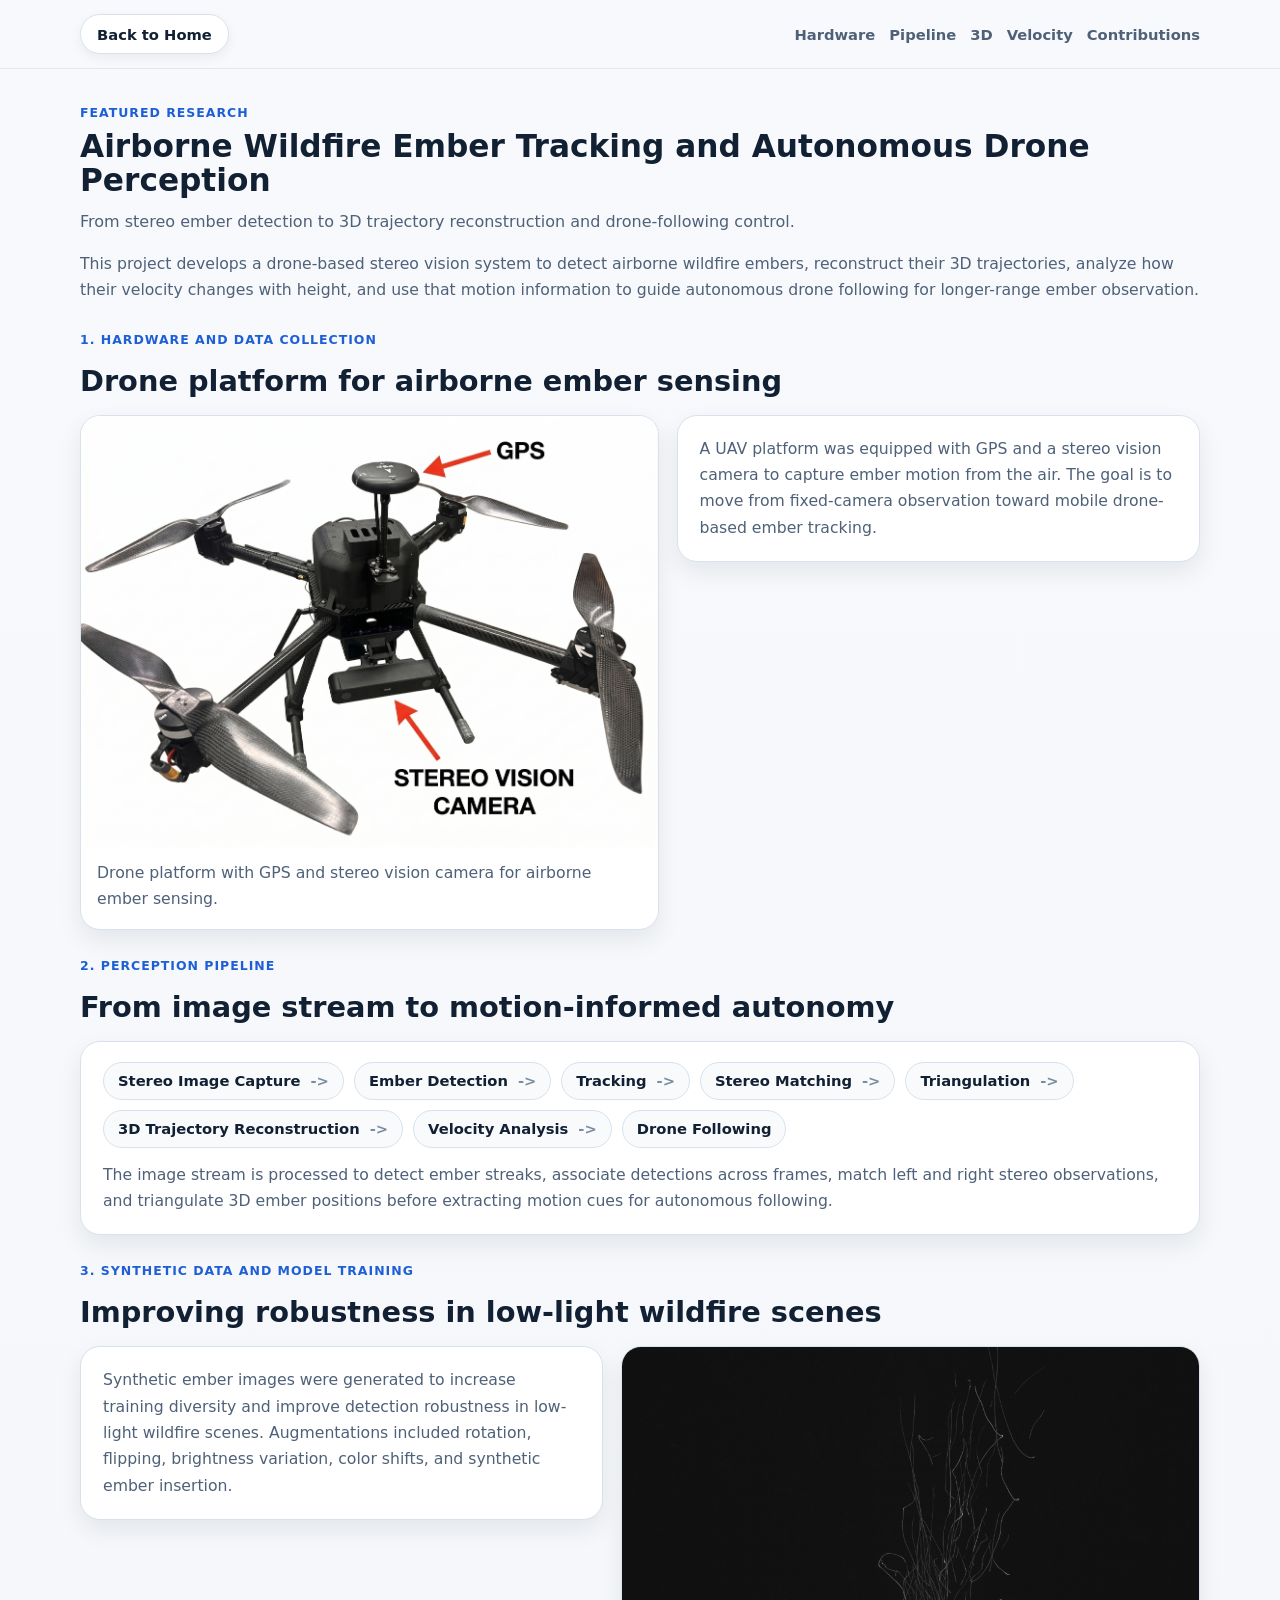
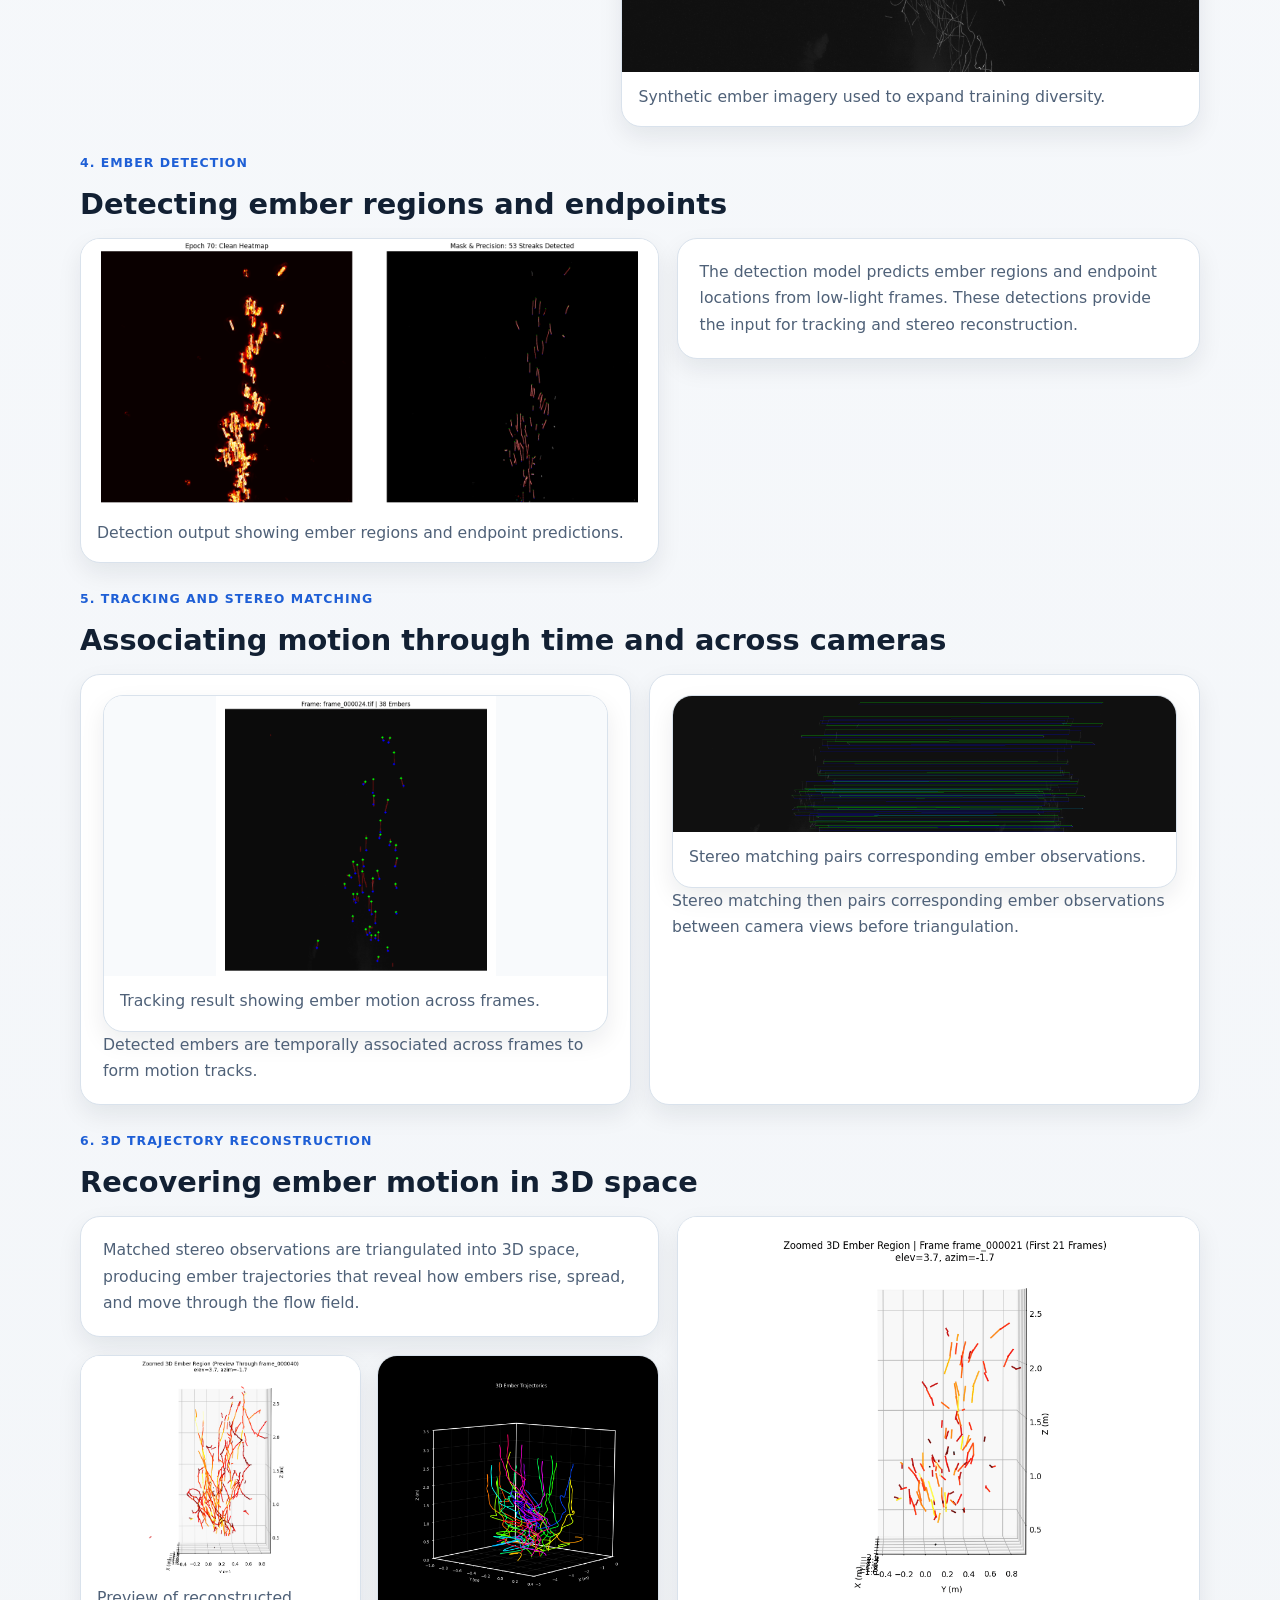
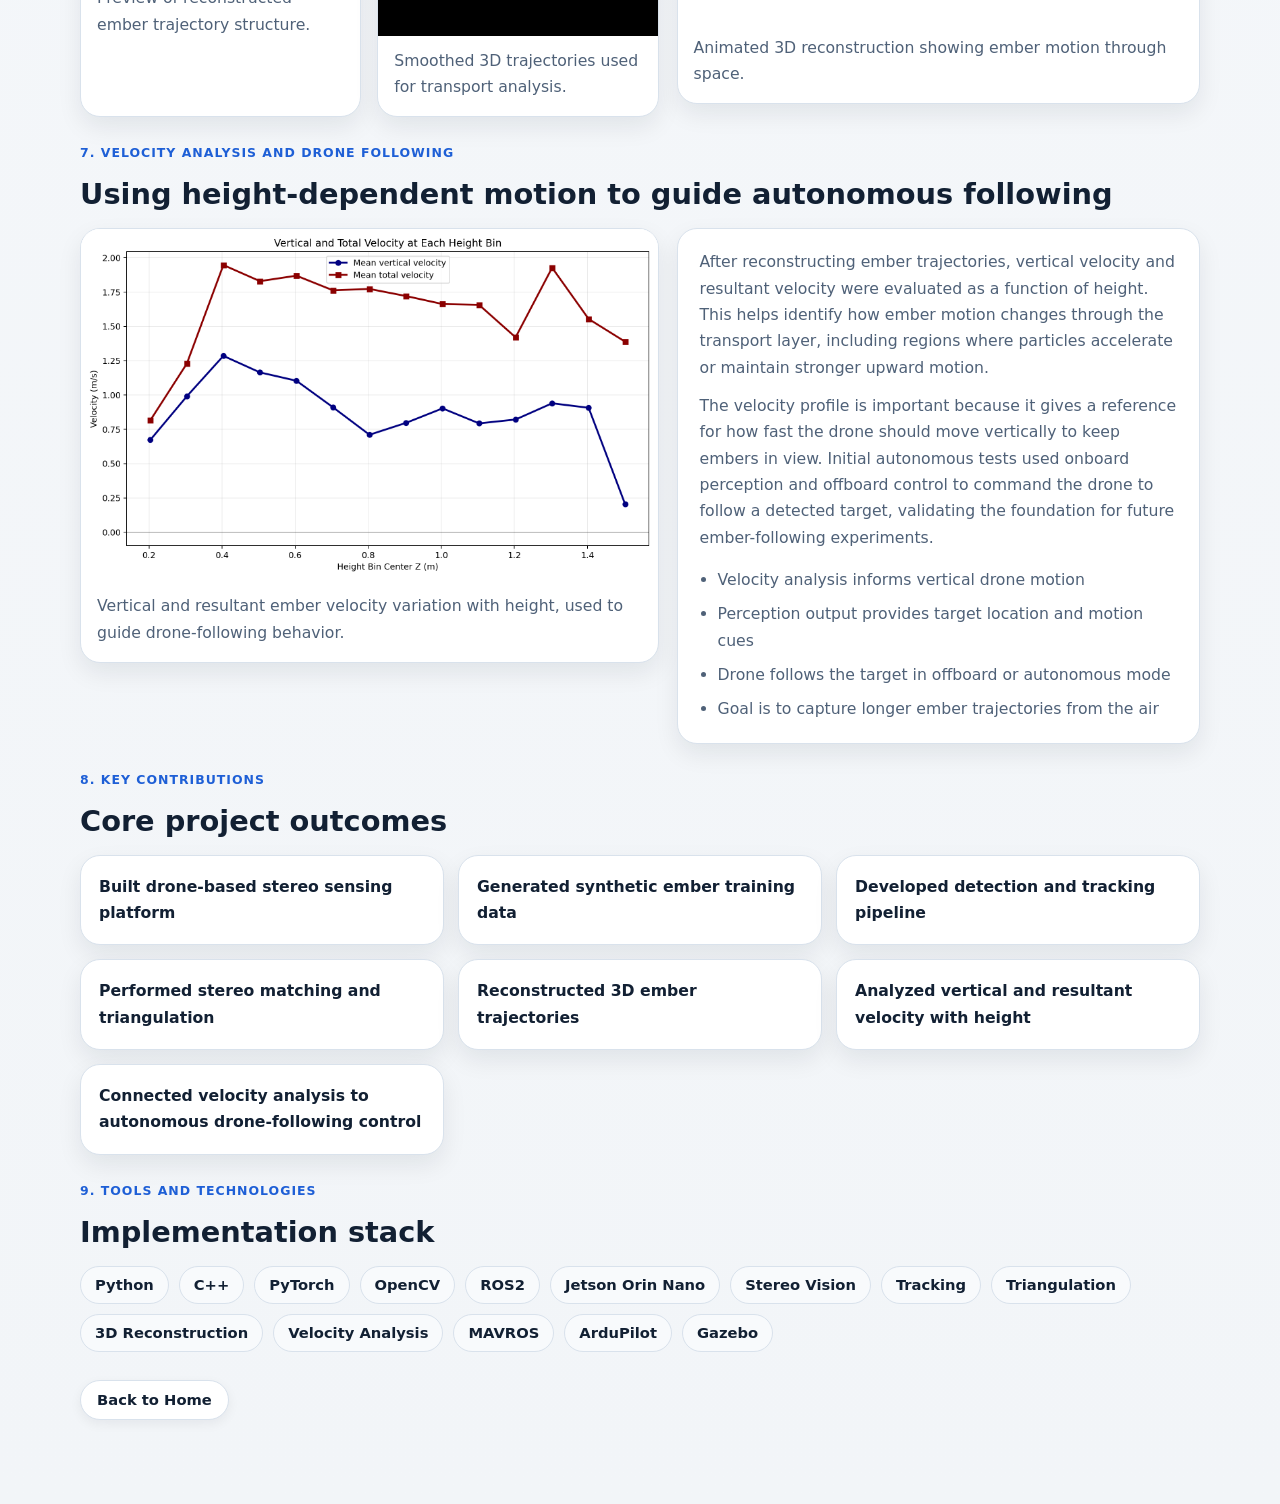
==== research.html @ 1bf4c9aa "Add research project page and assets" ====
<!DOCTYPE html>
<html lang="en">
  <head>
    <meta charset="UTF-8" />
    <meta name="viewport" content="width=device-width, initial-scale=1.0" />
    <title>Airborne Wildfire Ember Tracking | Ankit Kumar</title>
    <meta
      name="description"
      content="Airborne Wildfire Ember Tracking and Autonomous Drone Perception research page."
    />
    <link rel="stylesheet" href="research.css" />
  </head>
  <body>
    <header class="research-header">
      <div class="shell header-row">
        <a class="back-link" href="index.html#featured-research">Back to Home</a>
        <nav class="research-nav" aria-label="Research sections">
          <a href="#hardware">Hardware</a>
          <a href="#pipeline">Pipeline</a>
          <a href="#reconstruction">3D</a>
          <a href="#velocity">Velocity</a>
          <a href="#contributions">Contributions</a>
        </nav>
      </div>
    </header>

    <main class="shell">
      <section class="hero reveal-on-scroll">
        <p class="eyebrow">Featured Research</p>
        <h1>Airborne Wildfire Ember Tracking and Autonomous Drone Perception</h1>
        <p class="hero-subtitle">
          From stereo ember detection to 3D trajectory reconstruction and
          drone-following control.
        </p>
        <p class="hero-intro">
          This project develops a drone-based stereo vision system to detect
          airborne wildfire embers, reconstruct their 3D trajectories, analyze
          how their velocity changes with height, and use that motion
          information to guide autonomous drone following for longer-range ember
          observation.
        </p>
      </section>

      <section id="hardware" class="story-section reveal-on-scroll">
        <div class="section-heading">
          <p class="eyebrow">1. Hardware and Data Collection</p>
          <h2>Drone platform for airborne ember sensing</h2>
        </div>
        <div class="story-grid media-left">
          <figure class="image-card">
            <button
              class="lightbox-trigger image-button"
              type="button"
              data-src="drone.png"
              data-alt="Drone platform with GPS and stereo vision camera for airborne ember sensing"
            >
              <img
                src="drone.png"
                alt="Drone platform with GPS and stereo vision camera for airborne ember sensing"
              />
            </button>
            <figcaption>
              Drone platform with GPS and stereo vision camera for airborne ember
              sensing.
            </figcaption>
          </figure>
          <div class="story-copy card">
            <p>
              A UAV platform was equipped with GPS and a stereo vision camera to
              capture ember motion from the air. The goal is to move from
              fixed-camera observation toward mobile drone-based ember tracking.
            </p>
          </div>
        </div>
      </section>

      <section id="pipeline" class="story-section reveal-on-scroll">
        <div class="section-heading">
          <p class="eyebrow">2. Perception Pipeline</p>
          <h2>From image stream to motion-informed autonomy</h2>
        </div>
        <div class="card">
          <div class="pipeline" aria-label="Perception pipeline">
            <span>Stereo Image Capture</span>
            <span>Ember Detection</span>
            <span>Tracking</span>
            <span>Stereo Matching</span>
            <span>Triangulation</span>
            <span>3D Trajectory Reconstruction</span>
            <span>Velocity Analysis</span>
            <span>Drone Following</span>
          </div>
          <p class="section-text">
            The image stream is processed to detect ember streaks, associate
            detections across frames, match left and right stereo observations,
            and triangulate 3D ember positions before extracting motion cues for
            autonomous following.
          </p>
        </div>
      </section>

      <section class="story-section reveal-on-scroll">
        <div class="section-heading">
          <p class="eyebrow">3. Synthetic Data and Model Training</p>
          <h2>Improving robustness in low-light wildfire scenes</h2>
        </div>
        <div class="story-grid media-right">
          <div class="story-copy card">
            <p>
              Synthetic ember images were generated to increase training
              diversity and improve detection robustness in low-light wildfire
              scenes. Augmentations included rotation, flipping, brightness
              variation, color shifts, and synthetic ember insertion.
            </p>
          </div>
          <figure class="image-card">
            <button
              class="lightbox-trigger image-button"
              type="button"
              data-src="merged_vertical.png"
              data-alt="Synthetic ember imagery used for model training"
            >
              <img
                src="merged_vertical.png"
                alt="Synthetic ember imagery used for model training"
              />
            </button>
            <figcaption>Synthetic ember imagery used to expand training diversity.</figcaption>
          </figure>
        </div>
      </section>

      <section id="detection" class="story-section reveal-on-scroll">
        <div class="section-heading">
          <p class="eyebrow">4. Ember Detection</p>
          <h2>Detecting ember regions and endpoints</h2>
        </div>
        <div class="story-grid media-left">
          <figure class="image-card">
            <button
              class="lightbox-trigger image-button"
              type="button"
              data-src="final_precision_with_mask14.png"
              data-alt="Detection model output with ember mask and endpoint prediction"
            >
              <img
                src="final_precision_with_mask14.png"
                alt="Detection model output with ember mask and endpoint prediction"
              />
            </button>
            <figcaption>
              Detection output showing ember regions and endpoint predictions.
            </figcaption>
          </figure>
          <div class="story-copy card">
            <p>
              The detection model predicts ember regions and endpoint locations
              from low-light frames. These detections provide the input for
              tracking and stereo reconstruction.
            </p>
          </div>
        </div>
      </section>

      <section class="story-section reveal-on-scroll">
        <div class="section-heading">
          <p class="eyebrow">5. Tracking and Stereo Matching</p>
          <h2>Associating motion through time and across cameras</h2>
        </div>
        <div class="dual-media">
          <div class="card">
            <figure class="image-card compact">
              <button
                class="lightbox-trigger image-button"
                type="button"
                data-src="ember_tracking_fixed.gif"
                data-alt="Animated multi-object ember tracking result"
              >
                <img
                  src="ember_tracking_fixed.gif"
                  alt="Animated multi-object ember tracking result"
                />
              </button>
              <figcaption>Tracking result showing ember motion across frames.</figcaption>
            </figure>
            <p class="section-text">
              Detected embers are temporally associated across frames to form
              motion tracks.
            </p>
          </div>
          <div class="card">
            <figure class="image-card compact">
              <button
                class="lightbox-trigger image-button"
                type="button"
                data-src="high_res_matching_vis.png"
                data-alt="Stereo matching result across left and right views"
              >
                <img
                  src="high_res_matching_vis.png"
                  alt="Stereo matching result across left and right views"
                />
              </button>
              <figcaption>
                Stereo matching pairs corresponding ember observations.
              </figcaption>
            </figure>
            <p class="section-text">
              Stereo matching then pairs corresponding ember observations
              between camera views before triangulation.
            </p>
          </div>
        </div>
      </section>

      <section id="reconstruction" class="story-section reveal-on-scroll">
        <div class="section-heading">
          <p class="eyebrow">6. 3D Trajectory Reconstruction</p>
          <h2>Recovering ember motion in 3D space</h2>
        </div>
        <div class="story-grid reconstruction-layout">
          <div class="reconstruction-side">
            <div class="story-copy card">
              <p>
                Matched stereo observations are triangulated into 3D space,
                producing ember trajectories that reveal how embers rise,
                spread, and move through the flow field.
              </p>
            </div>
            <div class="dual-media reconstruction-pair">
              <figure class="image-card compact">
                <button
                  class="lightbox-trigger image-button"
                  type="button"
                  data-src="ember_3d_zoom_preview_custom.png"
                  data-alt="3D ember trajectory preview"
                >
                  <img
                    src="ember_3d_zoom_preview_custom.png"
                    alt="3D ember trajectory preview"
                  />
                </button>
                <figcaption>Preview of reconstructed ember trajectory structure.</figcaption>
              </figure>
              <figure class="image-card compact">
                <button
                  class="lightbox-trigger image-button"
                  type="button"
                  data-src="ember_smooth.png"
                  data-alt="Smoothed 3D ember trajectory reconstruction"
                >
                  <img
                    src="ember_smooth.png"
                    alt="Smoothed 3D ember trajectory reconstruction"
                  />
                </button>
                <figcaption>Smoothed 3D trajectories used for transport analysis.</figcaption>
              </figure>
            </div>
          </div>
          <div class="reconstruction-main">
            <figure class="image-card featured">
              <button
                class="lightbox-trigger image-button"
                type="button"
                data-src="ember_3d_zoom_first50_custom.gif"
                data-alt="Animated 3D ember trajectory reconstruction"
              >
                <img
                  src="ember_3d_zoom_first50_custom.gif"
                  alt="Animated 3D ember trajectory reconstruction"
                />
              </button>
              <figcaption>
                Animated 3D reconstruction showing ember motion through space.
              </figcaption>
            </figure>
          </div>
        </div>
      </section>

      <section id="velocity" class="story-section reveal-on-scroll">
        <div class="section-heading">
          <p class="eyebrow">7. Velocity Analysis and Drone Following</p>
          <h2>Using height-dependent motion to guide autonomous following</h2>
        </div>
        <div class="story-grid media-left">
          <figure class="image-card featured">
            <button
              class="lightbox-trigger image-button"
              type="button"
              data-src="vertical_and_total_velocity_by_height_bin.png"
              data-alt="Vertical and resultant ember velocity variation with height"
            >
              <img
                src="vertical_and_total_velocity_by_height_bin.png"
                alt="Vertical and resultant ember velocity variation with height"
              />
            </button>
            <figcaption>
              Vertical and resultant ember velocity variation with height, used
              to guide drone-following behavior.
            </figcaption>
          </figure>
          <div class="story-copy card">
            <p>
              After reconstructing ember trajectories, vertical velocity and
              resultant velocity were evaluated as a function of height. This
              helps identify how ember motion changes through the transport
              layer, including regions where particles accelerate or maintain
              stronger upward motion.
            </p>
            <p>
              The velocity profile is important because it gives a reference for
              how fast the drone should move vertically to keep embers in view.
              Initial autonomous tests used onboard perception and offboard
              control to command the drone to follow a detected target,
              validating the foundation for future ember-following experiments.
            </p>
            <ul class="focus-list">
              <li>Velocity analysis informs vertical drone motion</li>
              <li>Perception output provides target location and motion cues</li>
              <li>Drone follows the target in offboard or autonomous mode</li>
              <li>Goal is to capture longer ember trajectories from the air</li>
            </ul>
          </div>
        </div>
      </section>

      <section id="contributions" class="story-section reveal-on-scroll">
        <div class="section-heading">
          <p class="eyebrow">8. Key Contributions</p>
          <h2>Core project outcomes</h2>
        </div>
        <div class="contribution-grid">
          <article class="mini-card">Built drone-based stereo sensing platform</article>
          <article class="mini-card">Generated synthetic ember training data</article>
          <article class="mini-card">Developed detection and tracking pipeline</article>
          <article class="mini-card">Performed stereo matching and triangulation</article>
          <article class="mini-card">Reconstructed 3D ember trajectories</article>
          <article class="mini-card">Analyzed vertical and resultant velocity with height</article>
          <article class="mini-card">
            Connected velocity analysis to autonomous drone-following control
          </article>
        </div>
      </section>

      <section class="story-section reveal-on-scroll">
        <div class="section-heading">
          <p class="eyebrow">9. Tools and Technologies</p>
          <h2>Implementation stack</h2>
        </div>
        <div class="tag-list" aria-label="Tools and technologies">
          <span>Python</span>
          <span>C++</span>
          <span>PyTorch</span>
          <span>OpenCV</span>
          <span>ROS2</span>
          <span>Jetson Orin Nano</span>
          <span>Stereo Vision</span>
          <span>Tracking</span>
          <span>Triangulation</span>
          <span>3D Reconstruction</span>
          <span>Velocity Analysis</span>
          <span>MAVROS</span>
          <span>ArduPilot</span>
          <span>Gazebo</span>
        </div>
      </section>

      <div class="bottom-action reveal-on-scroll">
        <a class="back-link" href="index.html#featured-research">Back to Home</a>
      </div>
    </main>

    <div class="lightbox" aria-hidden="true">
      <button class="lightbox-close" type="button" aria-label="Close image">Close</button>
      <div class="lightbox-stage">
        <img class="lightbox-media" src="" alt="" />
      </div>
    </div>

    <script src="research.js"></script>
  </body>
</html>
---- research.css ----
:root {
  --bg: #f4f6f9;
  --panel: #ffffff;
  --panel-soft: #f8fafc;
  --text: #122033;
  --muted: #4f6178;
  --line: #d9e2ec;
  --accent: #1e5fd6;
  --accent-soft: #e8f0ff;
  --shadow: 0 10px 24px rgba(15, 23, 42, 0.08);
  --radius: 20px;
  --shell: min(1120px, calc(100vw - 40px));
}

* {
  box-sizing: border-box;
}

html {
  scroll-behavior: smooth;
}

body {
  margin: 0;
  background: linear-gradient(180deg, #f7f9fc 0%, #f2f5f8 100%);
  color: var(--text);
  font-family: Inter, ui-sans-serif, system-ui, -apple-system, BlinkMacSystemFont,
    "Segoe UI", sans-serif;
}

a {
  color: inherit;
  text-decoration: none;
}

img {
  display: block;
  max-width: 100%;
}

button {
  font: inherit;
}

.shell {
  width: var(--shell);
  margin: 0 auto;
}

.research-header {
  position: sticky;
  top: 0;
  z-index: 40;
  background: rgba(247, 249, 252, 0.92);
  border-bottom: 1px solid rgba(18, 32, 51, 0.08);
  backdrop-filter: blur(14px);
}

.header-row {
  display: flex;
  align-items: center;
  justify-content: space-between;
  gap: 20px;
  min-height: 68px;
}

.back-link {
  display: inline-flex;
  align-items: center;
  justify-content: center;
  min-height: 40px;
  padding: 0 16px;
  border: 1px solid var(--line);
  border-radius: 999px;
  background: var(--panel);
  color: var(--text);
  font-size: 0.92rem;
  font-weight: 600;
  box-shadow: 0 4px 12px rgba(15, 23, 42, 0.06);
}

.research-nav {
  display: flex;
  flex-wrap: wrap;
  gap: 14px;
  color: var(--muted);
  font-size: 0.92rem;
  font-weight: 600;
}

main.shell {
  padding: 36px 0 56px;
}

.hero,
.story-section,
.bottom-action {
  margin-bottom: 28px;
}

.eyebrow {
  margin: 0 0 10px;
  color: var(--accent);
  font-size: 0.78rem;
  font-weight: 700;
  letter-spacing: 0.08em;
  text-transform: uppercase;
}

h1,
h2 {
  margin: 0;
  letter-spacing: 0;
}

h1 {
  max-width: none;
  font-size: clamp(1.95rem, 2.8vw, 2.35rem);
  line-height: 1.08;
}

h2 {
  font-size: clamp(1.35rem, 3vw, 1.8rem);
  line-height: 1.18;
}

.hero-subtitle {
  margin: 12px 0 0;
  max-width: none;
  color: var(--muted);
  font-size: 1rem;
  line-height: 1.6;
}

.hero-intro,
.story-copy p,
.section-text,
figcaption,
.focus-list,
.tag-list span,
.mini-card {
  font-size: 0.98rem;
  line-height: 1.68;
}

.hero-intro {
  max-width: none;
  margin: 16px 0 0;
  color: var(--muted);
}

.section-heading {
  display: grid;
  gap: 8px;
  margin-bottom: 16px;
}

.card,
.mini-card,
.image-card {
  border: 1px solid var(--line);
  border-radius: var(--radius);
  background: var(--panel);
  box-shadow: var(--shadow);
}

.card {
  padding: 20px 22px;
}

.story-grid {
  display: grid;
  grid-template-columns: minmax(0, 1.05fr) minmax(320px, 0.95fr);
  gap: 18px;
  align-items: start;
}

.media-right {
  grid-template-columns: minmax(320px, 0.95fr) minmax(0, 1.05fr);
}

.image-card {
  margin: 0;
  overflow: hidden;
}

.image-button {
  display: block;
  width: 100%;
  padding: 0;
  border: 0;
  background: transparent;
  cursor: zoom-in;
}

.image-card img {
  width: 100%;
  height: auto;
  background: var(--panel-soft);
}

.image-card.featured img {
  max-height: 480px;
  object-fit: contain;
}

.image-card.compact img {
  max-height: 280px;
  object-fit: contain;
}

figcaption {
  padding: 12px 16px 16px;
  color: var(--muted);
}

.pipeline {
  display: flex;
  flex-wrap: wrap;
  gap: 10px;
  margin-bottom: 14px;
}

.pipeline span,
.tag-list span {
  display: inline-flex;
  align-items: center;
  min-height: 38px;
  padding: 0 14px;
  border: 1px solid var(--line);
  border-radius: 999px;
  background: var(--panel-soft);
  color: var(--text);
  font-size: 0.92rem;
  font-weight: 600;
  line-height: 1.35;
}

.pipeline span:not(:last-child)::after {
  content: "->";
  margin-left: 10px;
  color: #7a8aa0;
  font-weight: 700;
}

.dual-media {
  display: grid;
  grid-template-columns: repeat(2, minmax(0, 1fr));
  gap: 18px;
}

.reconstruction-layout {
  align-items: start;
}

.reconstruction-side {
  display: grid;
  gap: 18px;
}

.reconstruction-main {
  align-self: start;
}

.reconstruction-pair {
  gap: 16px;
}

.story-copy p,
.section-text {
  margin: 0;
  color: var(--muted);
}

.story-copy p + p,
.section-text + .section-text {
  margin-top: 12px;
}

.focus-list {
  margin: 16px 0 0;
  padding-left: 18px;
  color: var(--muted);
}

.focus-list li + li {
  margin-top: 8px;
}

.contribution-grid {
  display: grid;
  grid-template-columns: repeat(3, minmax(0, 1fr));
  gap: 14px;
}

.mini-card {
  padding: 18px;
  color: var(--text);
  font-weight: 600;
}

.tag-list {
  display: flex;
  flex-wrap: wrap;
  gap: 10px;
}

.bottom-action {
  display: flex;
  justify-content: flex-start;
}

.reveal-on-scroll,
.reveal-on-scroll.is-visible {
  opacity: 1;
  transform: none;
}

.lightbox {
  position: fixed;
  inset: 0;
  display: grid;
  place-items: center;
  padding: 20px;
  background: rgba(16, 24, 40, 0.78);
  opacity: 0;
  pointer-events: none;
  transition: opacity 180ms ease;
  z-index: 80;
}

.lightbox.is-open {
  opacity: 1;
  pointer-events: auto;
}

.lightbox-close {
  position: absolute;
  top: 16px;
  right: 16px;
  min-height: 40px;
  padding: 0 14px;
  border: 0;
  border-radius: 999px;
  background: #ffffff;
  color: var(--text);
  cursor: pointer;
  box-shadow: 0 8px 24px rgba(15, 23, 42, 0.16);
}

.lightbox-stage {
  max-width: min(1400px, 100%);
  max-height: 100%;
}

.lightbox-media {
  max-width: 100%;
  max-height: calc(100vh - 72px);
  border-radius: 18px;
  background: #fff;
  box-shadow: 0 16px 36px rgba(0, 0, 0, 0.18);
}

@media (min-width: 1280px) {
  h1 {
    font-size: 1.95rem;
  }
}

@media (max-width: 980px) {
  .story-grid,
  .media-right,
  .dual-media,
  .contribution-grid {
    grid-template-columns: 1fr;
  }
}

@media (max-width: 720px) {
  :root {
    --shell: min(1120px, calc(100vw - 24px));
  }

  .header-row {
    min-height: auto;
    padding: 12px 0;
    align-items: flex-start;
    flex-direction: column;
  }

  main.shell {
    padding-top: 24px;
  }

  .research-nav {
    gap: 10px;
  }

  .pipeline span,
  .tag-list span {
    min-height: 36px;
    font-size: 0.88rem;
  }

  h1 {
    font-size: clamp(2rem, 8vw, 3rem);
  }

  .pipeline span:not(:last-child)::after {
    margin-left: 8px;
  }

  .card {
    padding: 18px;
  }
}
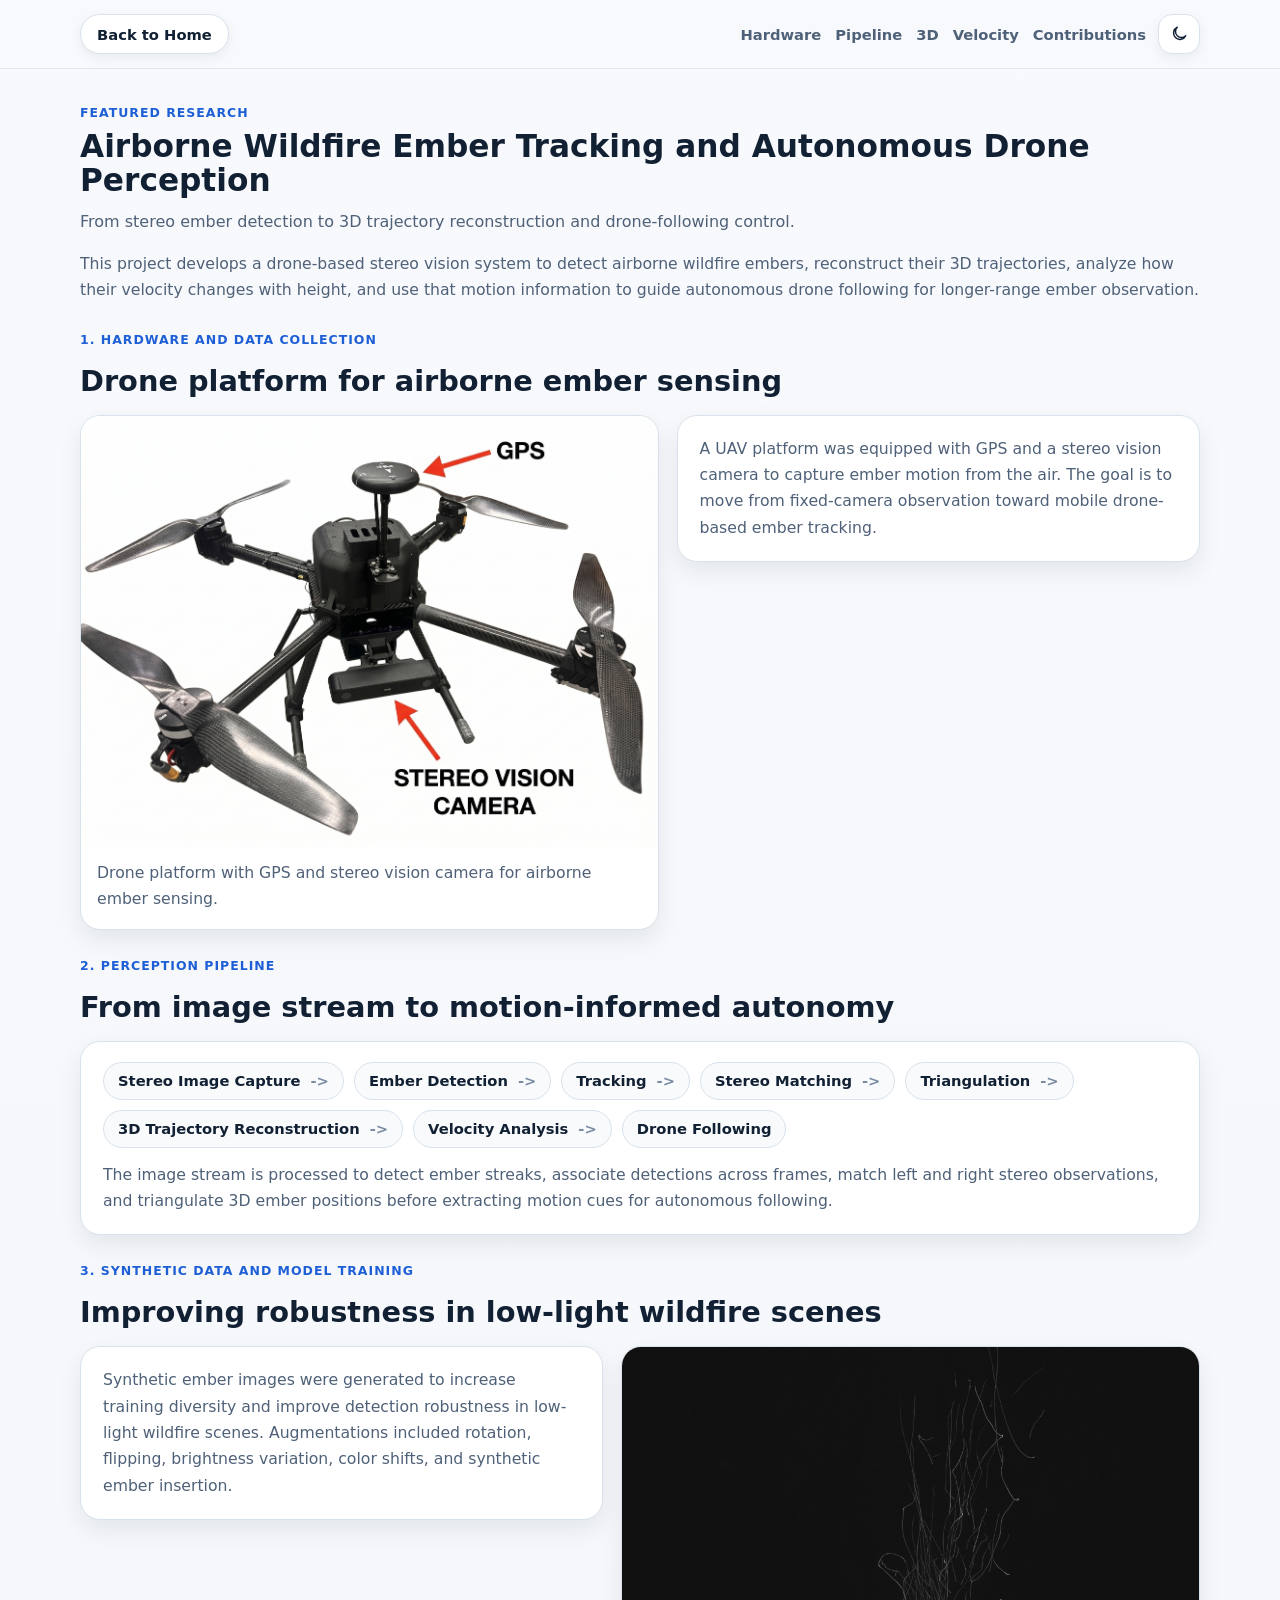
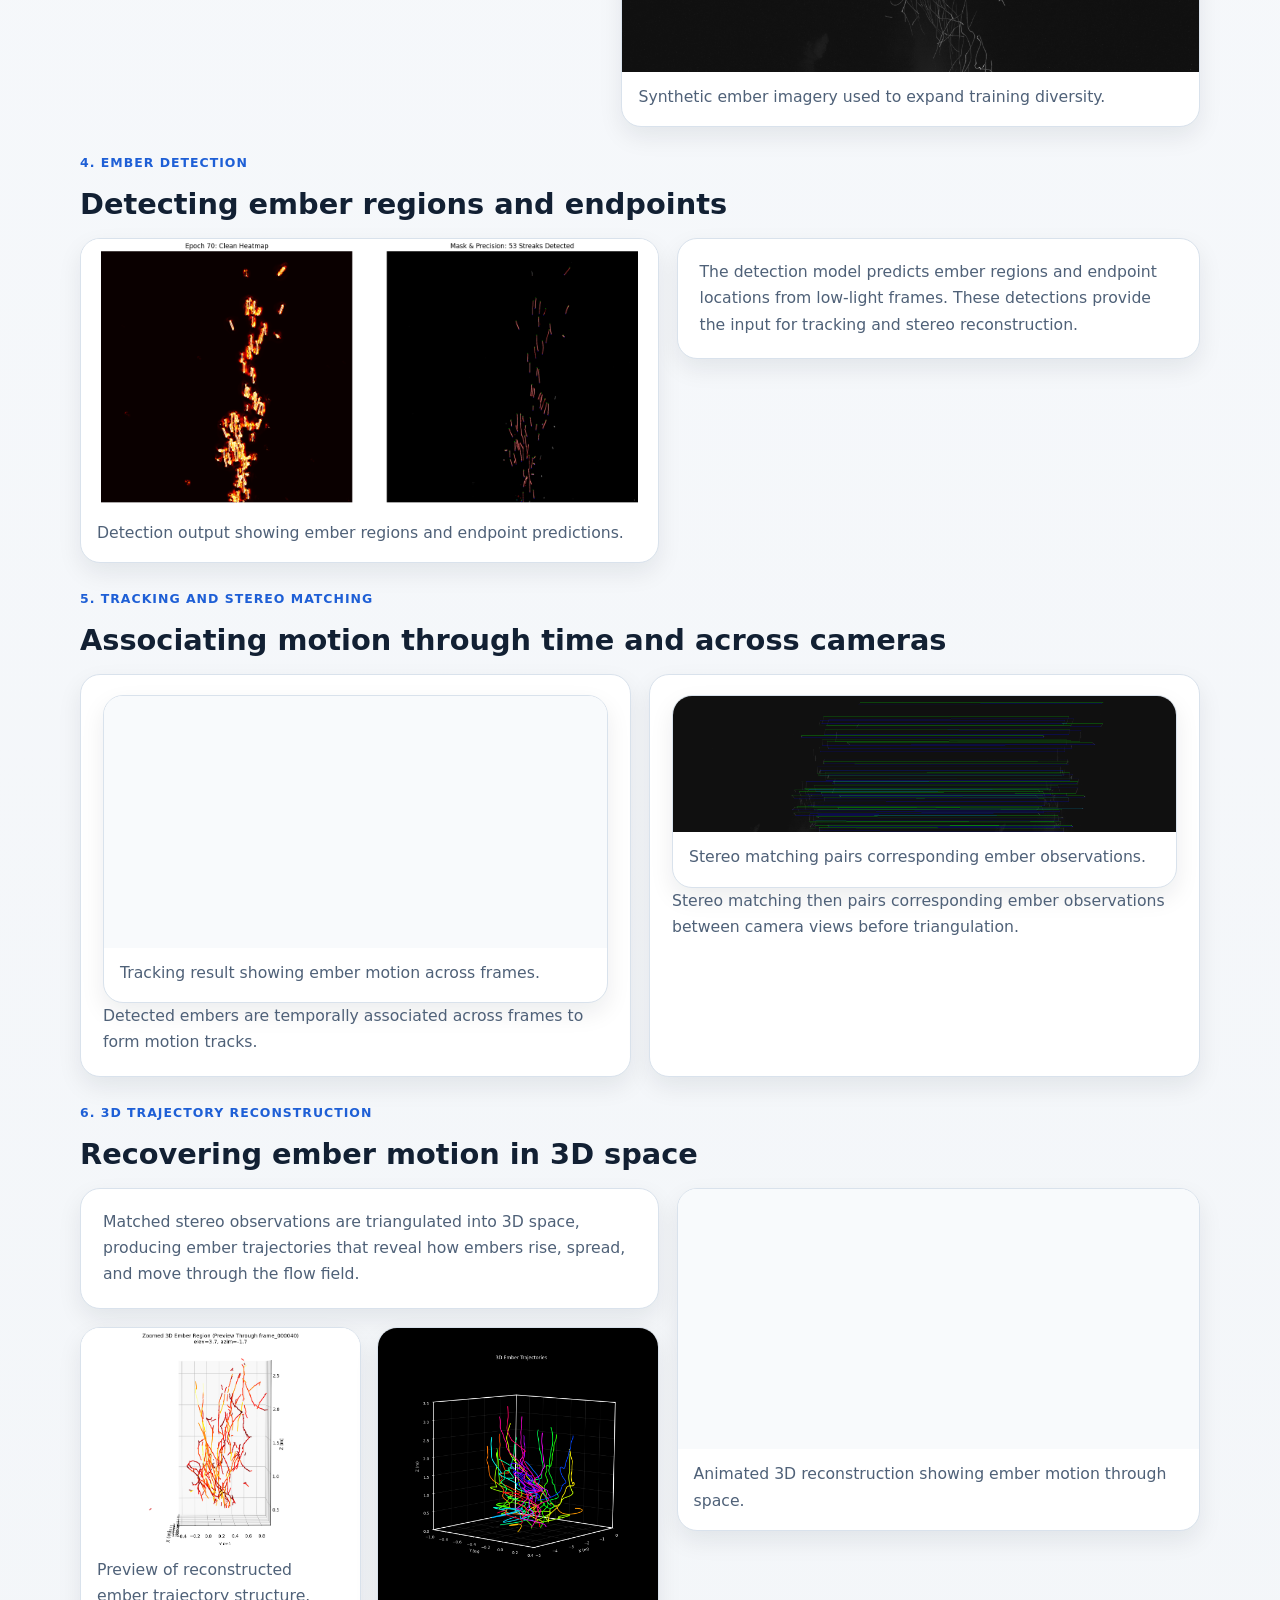
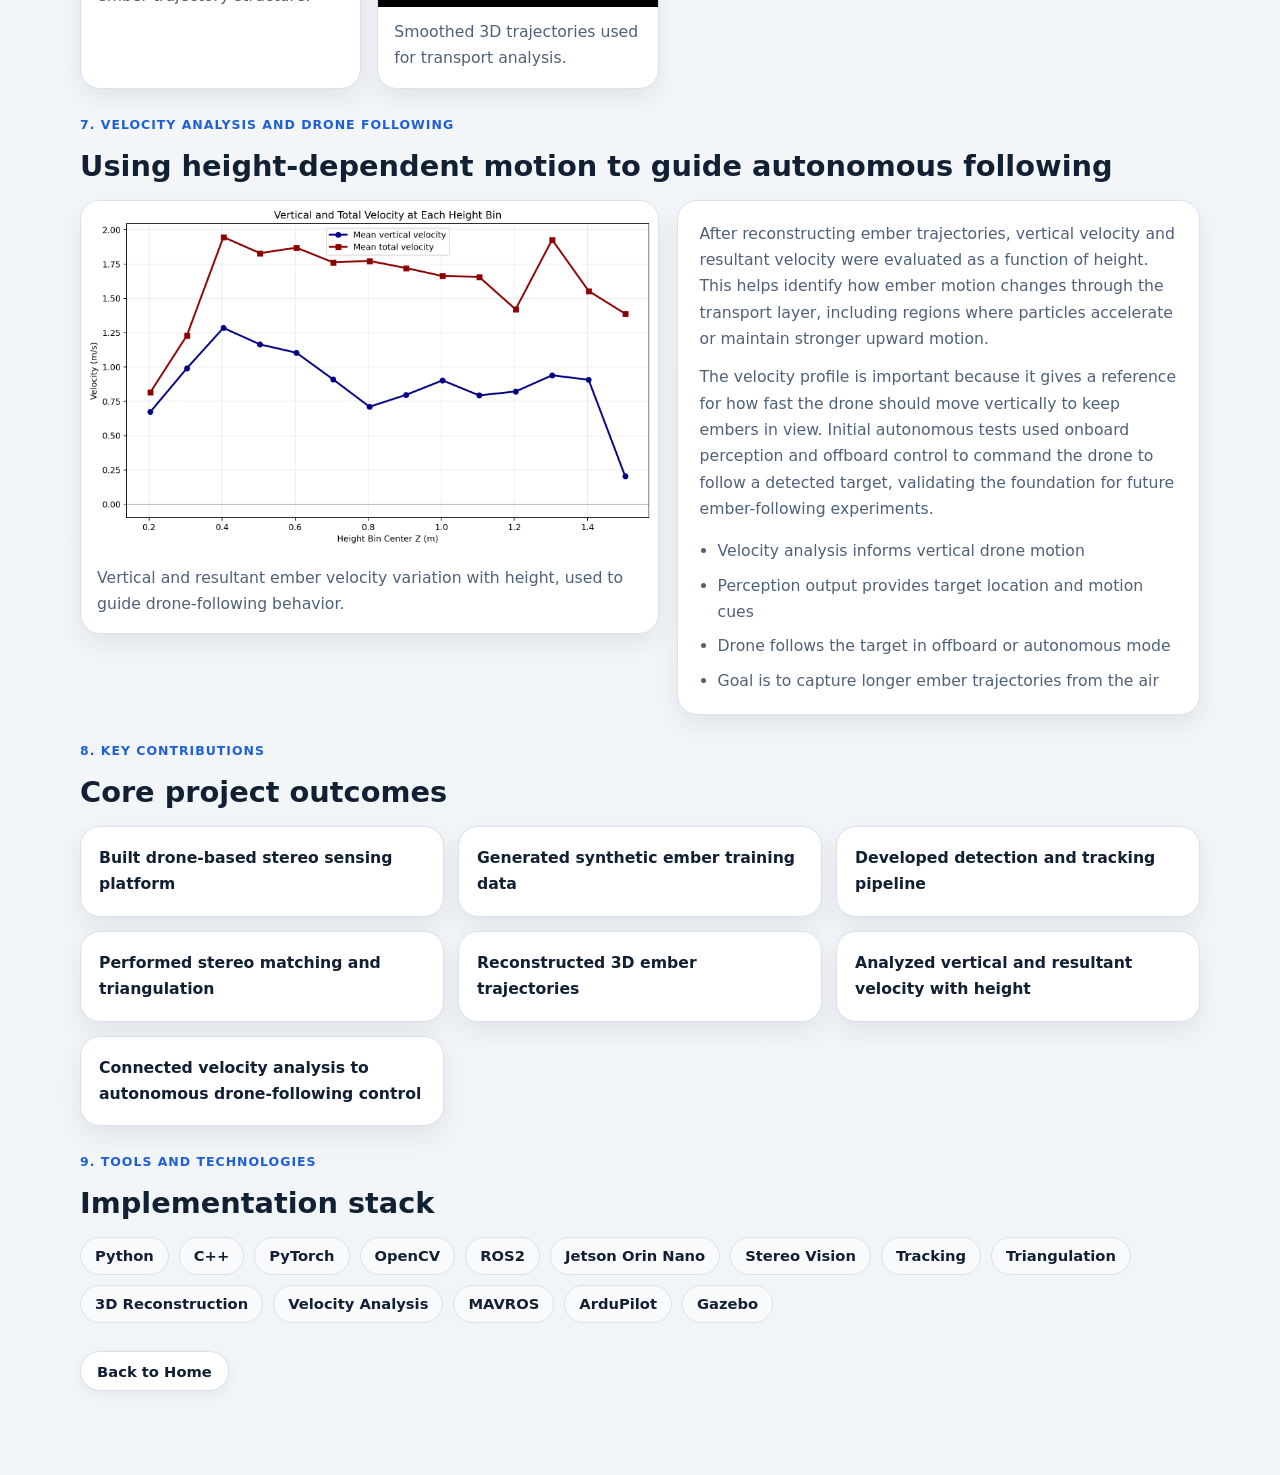
==== commit f74eedbf: "Update portfolio projects and theme" ====
--- a/research.html
+++ b/research.html
@@ -8,19 +8,49 @@
       name="description"
       content="Airborne Wildfire Ember Tracking and Autonomous Drone Perception research page."
     />
+    <script>
+      const savedTheme = localStorage.getItem("portfolio-theme");
+      const prefersDark = window.matchMedia("(prefers-color-scheme: dark)").matches;
+      if (savedTheme === "dark" || (!savedTheme && prefersDark)) {
+        document.documentElement.dataset.theme = "dark";
+      }
+    </script>
     <link rel="stylesheet" href="research.css" />
   </head>
   <body>
     <header class="research-header">
       <div class="shell header-row">
         <a class="back-link" href="index.html#featured-research">Back to Home</a>
-        <nav class="research-nav" aria-label="Research sections">
-          <a href="#hardware">Hardware</a>
-          <a href="#pipeline">Pipeline</a>
-          <a href="#reconstruction">3D</a>
-          <a href="#velocity">Velocity</a>
-          <a href="#contributions">Contributions</a>
-        </nav>
+        <div class="research-header-actions">
+          <nav class="research-nav" aria-label="Research sections">
+            <a href="#hardware">Hardware</a>
+            <a href="#pipeline">Pipeline</a>
+            <a href="#reconstruction">3D</a>
+            <a href="#velocity">Velocity</a>
+            <a href="#contributions">Contributions</a>
+          </nav>
+          <button
+            class="theme-toggle"
+            type="button"
+            aria-label="Switch to dark mode"
+            aria-pressed="false"
+          >
+            <svg class="theme-icon theme-icon-sun" viewBox="0 0 24 24" aria-hidden="true">
+              <path d="M12 4V2"></path>
+              <path d="M12 22v-2"></path>
+              <path d="m4.93 4.93-1.41-1.41"></path>
+              <path d="m20.48 20.48-1.41-1.41"></path>
+              <path d="M4 12H2"></path>
+              <path d="M22 12h-2"></path>
+              <path d="m4.93 19.07-1.41 1.41"></path>
+              <path d="m20.48 3.52-1.41 1.41"></path>
+              <circle cx="12" cy="12" r="4"></circle>
+            </svg>
+            <svg class="theme-icon theme-icon-moon" viewBox="0 0 24 24" aria-hidden="true">
+              <path d="M21 14.3A7.7 7.7 0 0 1 9.7 3 8.5 8.5 0 1 0 21 14.3Z"></path>
+            </svg>
+          </button>
+        </div>
       </div>
     </header>
 
@@ -173,13 +203,13 @@
               <button
                 class="lightbox-trigger image-button"
                 type="button"
-                data-src="ember_tracking_fixed.gif"
+                data-src="ember_tracking_fixed.mp4"
+                data-type="video"
                 data-alt="Animated multi-object ember tracking result"
               >
-                <img
-                  src="ember_tracking_fixed.gif"
-                  alt="Animated multi-object ember tracking result"
-                />
+                <video autoplay loop muted playsinline preload="auto" aria-label="Animated multi-object ember tracking result">
+                  <source src="ember_tracking_fixed.mp4" type="video/mp4" />
+                </video>
               </button>
               <figcaption>Tracking result showing ember motion across frames.</figcaption>
             </figure>
@@ -263,13 +293,13 @@
               <button
                 class="lightbox-trigger image-button"
                 type="button"
-                data-src="ember_3d_zoom_first50_custom.gif"
+                data-src="ember_3d_zoom_first50_custom.mp4"
+                data-type="video"
                 data-alt="Animated 3D ember trajectory reconstruction"
               >
-                <img
-                  src="ember_3d_zoom_first50_custom.gif"
-                  alt="Animated 3D ember trajectory reconstruction"
-                />
+                <video autoplay loop muted playsinline preload="auto" aria-label="Animated 3D ember trajectory reconstruction">
+                  <source src="ember_3d_zoom_first50_custom.mp4" type="video/mp4" />
+                </video>
               </button>
               <figcaption>
                 Animated 3D reconstruction showing ember motion through space.
@@ -377,6 +407,9 @@
       <button class="lightbox-close" type="button" aria-label="Close image">Close</button>
       <div class="lightbox-stage">
         <img class="lightbox-media" src="" alt="" />
+        <video class="lightbox-video" controls loop playsinline hidden>
+          <source src="" type="video/mp4" />
+        </video>
       </div>
     </div>
 
--- a/research.css
+++ b/research.css
@@ -1,5 +1,7 @@
 :root {
   --bg: #f4f6f9;
+  --bg-start: #f7f9fc;
+  --bg-end: #f2f5f8;
   --panel: #ffffff;
   --panel-soft: #f8fafc;
   --text: #122033;
@@ -7,11 +9,33 @@
   --line: #d9e2ec;
   --accent: #1e5fd6;
   --accent-soft: #e8f0ff;
+  --header-bg: rgba(247, 249, 252, 0.92);
+  --header-line: rgba(18, 32, 51, 0.08);
+  --arrow: #7a8aa0;
+  --lightbox-panel: #ffffff;
   --shadow: 0 10px 24px rgba(15, 23, 42, 0.08);
   --radius: 20px;
   --shell: min(1120px, calc(100vw - 40px));
 }
 
+html[data-theme="dark"] {
+  --bg: #0d131a;
+  --bg-start: #0d131a;
+  --bg-end: #111923;
+  --panel: #121a23;
+  --panel-soft: #1a2631;
+  --text: #eef5fb;
+  --muted: #9caebd;
+  --line: #263442;
+  --accent: #6ab4ff;
+  --accent-soft: #17263a;
+  --header-bg: rgba(13, 19, 26, 0.92);
+  --header-line: rgba(148, 163, 184, 0.18);
+  --arrow: #8294a5;
+  --lightbox-panel: #0f1720;
+  --shadow: 0 14px 34px rgba(0, 0, 0, 0.35);
+}
+
 * {
   box-sizing: border-box;
 }
@@ -22,10 +46,13 @@
 
 body {
   margin: 0;
-  background: linear-gradient(180deg, #f7f9fc 0%, #f2f5f8 100%);
+  background: linear-gradient(180deg, var(--bg-start) 0%, var(--bg-end) 100%);
   color: var(--text);
   font-family: Inter, ui-sans-serif, system-ui, -apple-system, BlinkMacSystemFont,
     "Segoe UI", sans-serif;
+  transition:
+    background 180ms ease,
+    color 180ms ease;
 }
 
 a {
@@ -51,8 +78,8 @@
   position: sticky;
   top: 0;
   z-index: 40;
-  background: rgba(247, 249, 252, 0.92);
-  border-bottom: 1px solid rgba(18, 32, 51, 0.08);
+  background: var(--header-bg);
+  border-bottom: 1px solid var(--header-line);
   backdrop-filter: blur(14px);
 }
 
@@ -88,6 +115,59 @@
   font-weight: 600;
 }
 
+.research-header-actions {
+  display: flex;
+  align-items: center;
+  gap: 12px;
+}
+
+.theme-toggle {
+  display: inline-flex;
+  align-items: center;
+  justify-content: center;
+  flex: 0 0 auto;
+  width: 42px;
+  min-height: 40px;
+  padding: 0;
+  border: 1px solid var(--line);
+  border-radius: 14px;
+  background: var(--panel);
+  color: var(--text);
+  box-shadow: 0 4px 12px rgba(15, 23, 42, 0.06);
+  cursor: pointer;
+  transition:
+    background 160ms ease,
+    color 160ms ease,
+    transform 160ms ease;
+}
+
+.theme-toggle:hover {
+  transform: translateY(-1px);
+  color: var(--accent);
+}
+
+.theme-icon {
+  width: 18px;
+  height: 18px;
+  fill: none;
+  stroke: currentColor;
+  stroke-width: 1.9;
+  stroke-linecap: round;
+  stroke-linejoin: round;
+}
+
+.theme-icon-sun {
+  display: none;
+}
+
+html[data-theme="dark"] .theme-icon-sun {
+  display: block;
+}
+
+html[data-theme="dark"] .theme-icon-moon {
+  display: none;
+}
+
 main.shell {
   padding: 36px 0 56px;
 }
@@ -193,18 +273,22 @@
   cursor: zoom-in;
 }
 
-.image-card img {
+.image-card img,
+.image-card video {
   width: 100%;
   height: auto;
   background: var(--panel-soft);
-}
-
-.image-card.featured img {
+  display: block;
+}
+
+.image-card.featured img,
+.image-card.featured video {
   max-height: 480px;
   object-fit: contain;
 }
 
-.image-card.compact img {
+.image-card.compact img,
+.image-card.compact video {
   max-height: 280px;
   object-fit: contain;
 }
@@ -239,7 +323,7 @@
 .pipeline span:not(:last-child)::after {
   content: "->";
   margin-left: 10px;
-  color: #7a8aa0;
+  color: var(--arrow);
   font-weight: 700;
 }
 
@@ -342,7 +426,7 @@
   padding: 0 14px;
   border: 0;
   border-radius: 999px;
-  background: #ffffff;
+  background: var(--lightbox-panel);
   color: var(--text);
   cursor: pointer;
   box-shadow: 0 8px 24px rgba(15, 23, 42, 0.16);
@@ -357,7 +441,15 @@
   max-width: 100%;
   max-height: calc(100vh - 72px);
   border-radius: 18px;
-  background: #fff;
+  background: var(--lightbox-panel);
+  box-shadow: 0 16px 36px rgba(0, 0, 0, 0.18);
+}
+
+.lightbox-video {
+  max-width: 100%;
+  max-height: calc(100vh - 72px);
+  border-radius: 18px;
+  background: var(--lightbox-panel);
   box-shadow: 0 16px 36px rgba(0, 0, 0, 0.18);
 }
 
